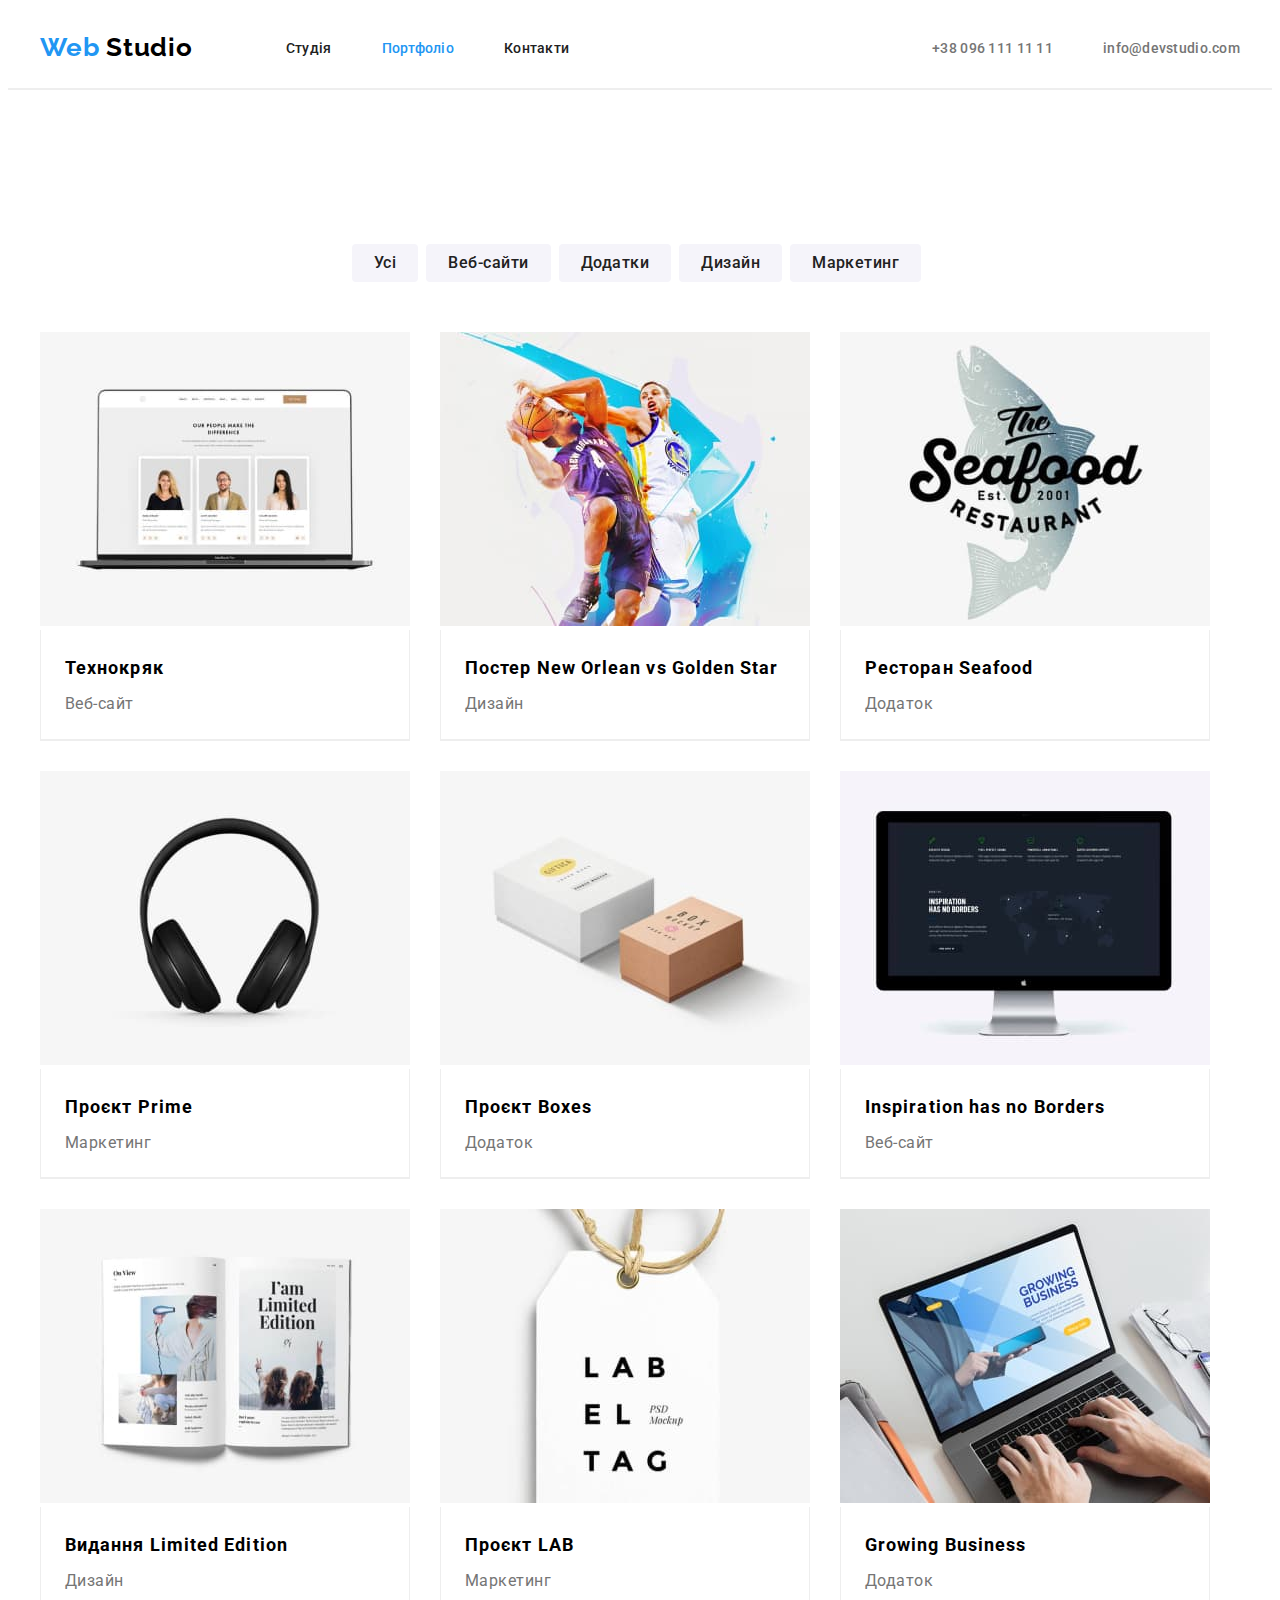
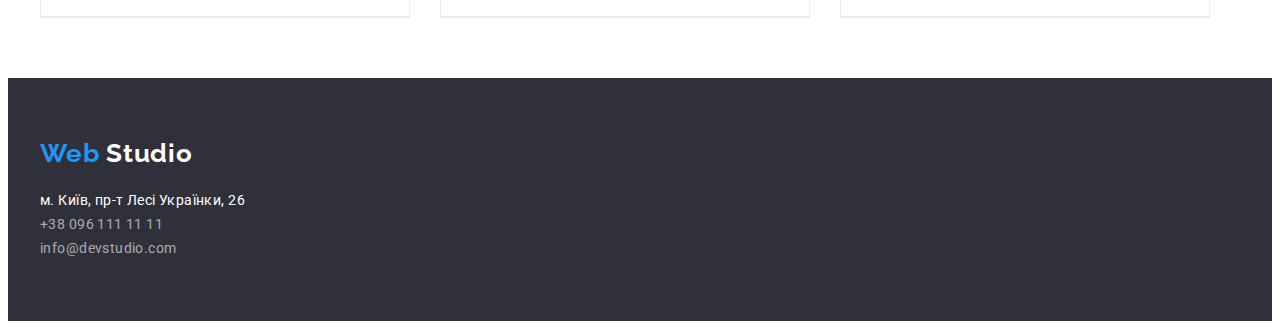
==== portfolio.html @ 4186ef5b "Add files via upload" ====
<!DOCTYPE html>
<html lang="uk">
<head>
    <meta charset="UTF-8">
    <meta http-equiv="X-UA-Compatible" content="IE=edge">
    <meta name="viewport" content="width=device-width, initial-scale=1.0">
    <link rel="preconnect" href="https://fonts.googleapis.com">
    <link rel="stylesheet" href="https://cdnjs.cloudflare.com/ajax/libs/modern-normalize/1.1.0/modern-normalize.min.css"
        integrity="sha512-wpPYUAdjBVSE4KJnH1VR1HeZfpl1ub8YT/NKx4PuQ5NmX2tKuGu6U/JRp5y+Y8XG2tV+wKQpNHVUX03MfMFn9Q=="
        crossorigin="anonymous" referrerpolicy="no-referrer" />
    <link rel="preconnect" href="https://fonts.gstatic.com" crossorigin>
    <link href="https://fonts.googleapis.com/css2?family=Raleway:wght@700&family=Roboto:wght@400;500;700;900&display=swap"
    rel="stylesheet">
    <link rel="stylesheet" href="./styles/styles.css">
    <title>WebStudio</title>
</head>
<body>
    <header class="header">
        <div class="container header-cont">
            <nav class="nav">
                <a class="logo" href="./index.html">Web <span class="logo2">Studio</span></a>
                <ul class="nav-list">
                    <li><a class="nav-link2" href="index.html">Студія</a></li>
                    <li><a class="nav-link1" href="portfolio.html">Портфоліо</a></li>
                    <li><a class="nav-link2" href="">Контакти</a></li>
                </ul>
            </nav>
            <ul class="contact-header">
                <li><a class="phone" href="tel:+380961111111">+38 096 111 11 11</a></li>
                <li><a class="email" href="mailto:info@devstudio.com">info@devstudio.com</a></li>
            </ul>
        </div>
    </header>
    <main>
        <section class="section-navigation">
            <div class="container"> 
                <ul class="navigation-list">
                    <li class="navigation-text"><button class="navigation" type="button">Усі</button></li>
                    <li class="navigation-text"><button class="navigation" type="button">Веб-сайти</button></li>
                    <li class="navigation-text"><button class="navigation" type="button">Додатки</button></li>
                    <li class="navigation-text"><button class="navigation" type="button">Дизайн</button></li>
                    <li class="navigation-text"><button class="navigation" type="button">Маркетинг</button></li>
                </ul>
            </div>
            <div class="container">
                <ul class="content-list">
                    <li class="content-img"><img src="./img/portfolio/1.jpg" alt="Веб-сайт" width="370" height="294">
                        <div class="project">
                            <h3 class="projects">Технокряк</h3>
                            <p class="projects-name" lang="uk">Веб-сайт</p>
                        </div>                        
                    </li>
                    <li class="content-img"><img src="./img/portfolio/2.jpg" alt="Дизайн" width="370" height="294">
                        <div class="project">
                            <h3 class="projects">Постер New Orlean vs Golden Star</h3>
                            <p class="projects-name" lang="uk">Дизайн</p>
                        </div>
                    </li>
                    <li class="content-img"><img src="./img/portfolio/3.jpg" alt="Маркетінг" width="370" height="294">
                        <div class="project">
                            <h3 class="projects">Ресторан Seafood</h3>
                            <p class="projects-name" lang="uk">Додаток</p>
                        </div>
                    </li>
                    <li class="content-img"><img src="./img/portfolio/4.jpg" alt="Маркетинг" width="370" height="294">
                        <div class="project">
                            <h3 class="projects">Проєкт Prime</h3>
                            <p class="projects-name" lang="uk">Маркетинг</p>
                        </div>
                    </li>
                    <li class="content-img"><img src="./img/portfolio/5.jpg" alt="Додаток" width="370" height="294">
                        <div class="project">
                            <h3 class="projects">Проєкт Boxes</h3>
                            <p class="projects-name" lang="uk">Додаток</p>
                        </div>
                    </li>
                    <li class="content-img"><img src="./img/portfolio/6.jpg" alt="Веб-сайт" width="370" height="294">
                        <div class="project">
                            <h3 class="projects">Inspiration has no Borders</h3>
                            <p class="projects-name" lang="uk">Веб-сайт</p>
                        </div>
                    </li>
                    <li class="content-img"><img src="./img/portfolio/7.jpg" alt="Дизайн" width="370" height="294">
                        <div class="project">
                            <h3 class="projects">Видання Limited Edition</h3>
                            <p class="projects-name" lang="uk">Дизайн</p>
                        </div>
                    </li>
                    <li class="content-img"><img src="./img/portfolio/8.jpg" alt="Маркетинг" width="370" height="294">
                        <div class="project">
                            <h3 class="projects">Проєкт LAB</h3>
                            <p class="projects-name" lang="uk">Маркетинг</p>
                        </div>
                    </li>
                    <li class="content-img"><img src="./img/portfolio/9.jpg" alt="Додаток" width="370" height="294">
                        <div class="project">
                            <h3 class="projects">Growing Business</h3>
                            <p class="projects-name" lang="uk">Додаток</p>
                        </div>
                    </li>
                </ul>
            </div>
        </section>
    </main>
    <footer class="footer">
        <div class="container">
            <div class="logo-studio">
                <a class="logo3" href="./index.html">Web <span class="logo4">Studio</span></a>
            </div>
            <address class="address">
                <ul>
                    <li><a class="adresa" href="https://goo.gl/maps/CPtrU1FHBa2aNyZL9" target="_blank"
                            rel="noopener noreferrer nofollow">м. Київ, пр-т Лесі Українки, 26</a></li>
                    <li><a class="mailfooter" href="tel:+380961111111">+38 096 111 11 11</a></li>
                    <li><a class="mailfooter" href="mailto:info@devstudio.com">info@devstudio.com</a></li>
                </ul>
            </address>
        </div>
    </footer>
</body>
</html>
---- styles/styles.css ----
p,
h1,
h2,
h3,
h4,
h5,
h6 {
    margin: 0;
}

ul,ol {
    margin: 0;
    padding-left: 0;
}

p {
    color: #757575;
}

a {
    text-decoration: none;
}

li {
    list-style-type: none
}

body {
    font-family: 'Roboto', sans-serif;
}
.container {
    width: 1200px;
    padding-left: 15px;
    padding-right: 15px;
    margin: 0 auto;
}
.section {
    padding-top: 94px;
    padding-bottom: 94px;
}
.logo {
    font-family: 'Raleway', sans-serif;
    color: #2196F3;
    font-weight: 700;
    font-size: 26px;
    line-height: 1.2;
    /* identical to box height */
    
    letter-spacing: 0.03em
}
.logo2 {
    color: #000000;
}
.logo3 {
    font-family: 'Raleway', sans-serif;
    color: #2196F3;
    font-weight: 700;
    font-size: 26px;
    line-height: 1.19;
    letter-spacing: 0.03em;
    display: block;
    margin-bottom: 20px;

}
.logo4 {
    color: #FFFFFF;
}
.mainsection {
    background: #2F303A;
    padding-top: 200px;
    padding-bottom: 200px;
}
.maintext {
    font-weight: 900;
    font-size: 44px;
    line-height: 1.36;    
    text-align: center;
    letter-spacing: 0.06em;
    text-transform: uppercase;    
    color: #FFFFFF;
    margin-left: 250px;
    margin-bottom: 30px;
    width: 696px;
}
.email {
    color: #757575;
    text-decoration: none;
    font-weight: 500;
    font-size: 14px;
    line-height: 1.14;
    letter-spacing: 0.02em
}
.email:hover {
    color: #2196F3;
}
.phone {
    color: #757575;
    text-decoration: none;
    font-weight: 500;
    font-size: 14px;
    line-height: 1.14;
    letter-spacing: 0.02em
}
.phone:hover {
    color: #2196F3;
}
.btn {
    cursor: pointer;
    font-family: inherit;
    font-weight: 700;
    font-size: 16px;
    line-height: 1.87;    
    letter-spacing: 0.06em;    
    color: #FFFFFF;
    background: #2196F3;
    margin: 0 auto;
    display: block;
    border: none;
    padding-top: 10px;
    padding-bottom: 10px;
    padding-left: 32px;
    padding-right: 32px;
    border-radius: 5px;
}
.osobl-li {
    width: 270px;
}
.osobl-name {
    font-weight: 700;
    font-size: 14px;
    line-height: 1.14;
    letter-spacing: 0.03em;
    text-transform: uppercase;
    margin-bottom: 10px;
}
.osobl-list {
    display: flex;
    gap: 30px;
}
.osobl-box {
    display: flex;
    gap: 30px;
}
.osobl {
    font-size: 14px;
    line-height: 1.71;
    letter-spacing: 0.03em;
    color: #757575;
}

.section2 {
    font-size: 36px;
    font-weight: 700;
    line-height: 1.16;
    text-align: center;
    letter-spacing: 0.03em;
    padding-bottom: 50px;
}
.section3 {
    background-color: #F5F4FA;
}
.team {
    font-size: 36px;
    line-height: 1.16;
    text-align: center;
    letter-spacing: 0.03em;
    margin-bottom: 54px;
}
.teamss {
    padding-top: 30px;
    padding-bottom: 30px;
}
.teams {
    display: flex;
    gap: 30px;
}
.team-name {
    border-bottom: 3px solid #EEEEEE;
    border: 1px solid #EEEEEE;
}
.header {
    border-bottom: 2px solid #EEEEEE;
    padding-top: 24px;
    padding-bottom: 25px;
}
.header-cont {
    display: flex;
    align-items: center;
}
.contact-header {
    display: flex;
    margin-left: auto;
    gap: 50px;

}
.nav {
    display: flex;
    align-items: center;
}
.nav-list {
    display: flex;
    margin-left: 93px;
    gap: 50px;
}
.nav-link1 {

    color: #2196F3;
    font-weight: 500;
    font-size: 14px;
    line-height: 1.14;
    letter-spacing: 0.02em;
}
.nav-link2 {
    color: #212121;
    font-weight: 500;
    font-size: 14px;
    line-height: 1.14;
    letter-spacing: 0.02em;
}
.nav-link2:hover {
    color: #2196F3;
}
.nav-link1:hover {
    color: #2196F3;
}
.navigation-container {
    height: 54px;
    margin-left: 515px;
}
.navigation {
    color: #212121;
    font-family: inherit;
    font-weight: 500;
    font-size: 16px;
    line-height: 1.6;
    text-align: center;
    letter-spacing: 0.03em;
    background: #F5F4FA;
    border: none;
    padding: 6px 22px;
    border-radius: 4px;
}
.navigation-list {
    display: flex;
    padding-bottom: 50px;
    padding-top: 94px;
    gap: 8px;
    margin-left: 312px;
}
.navigation:hover {
    color: #FFFFFF;
    background-color: #2196F3;
}
.content {
    margin-left: 215px;
    margin-right: 215px;
}
/* .content-img {
    display: flex;
    flex-wrap: wrap;
    gap: 30px;
} */
.name-team {
    font-weight: 500;
    font-size: 16px;
    line-height: 1.1;
    text-align: center;
    letter-spacing: 0.03em;

}
.content-list {
    display: flex;
    flex-wrap: wrap;
    gap: 30px;
}
.working {
    text-align: center;
    letter-spacing: 0.03em;
    margin-top: 10px;
}
.section-navigation {
    padding-top: 60px;
    padding-bottom: 60px;
    
}
.projects {
    font-weight: 700;
    font-size: 18px;
    line-height: 2;
    letter-spacing: 0.06em;
    margin-bottom: 4px;
}
.project {
    padding-top: 20px;
    padding-left: 24px;
    padding-right: 24px;
    padding-bottom: 20px;
    border-left: 1px solid #EEEEEE;
    border-right: 1px solid #EEEEEE;
    border-bottom: 2px solid #EEEEEE;
}
.projects-name {
    line-height: 1.8;
    letter-spacing: 0.03em;
}
.footer {
    padding-top: 60px;
    padding-bottom: 60px;
    background: #2F303A;  
}
.address {
    font-style: normal;
}
.address-item {
    font-size: 14px;
    line-height: 1.7;
    letter-spacing: 0.03em;
}
.adresa {
    color: #FFFFFF;
    font-size: 14px;
    line-height: 1.71;
    letter-spacing: 0.03em;
}
.mailfooter {
    font-size: 14px;
    line-height: 1.71;    
    letter-spacing: 0.03em;    
    color: rgba(255, 255, 255, 0.6);
}
.adres:nth-child(1n + 1) {
    margin-bottom: 9px;
}
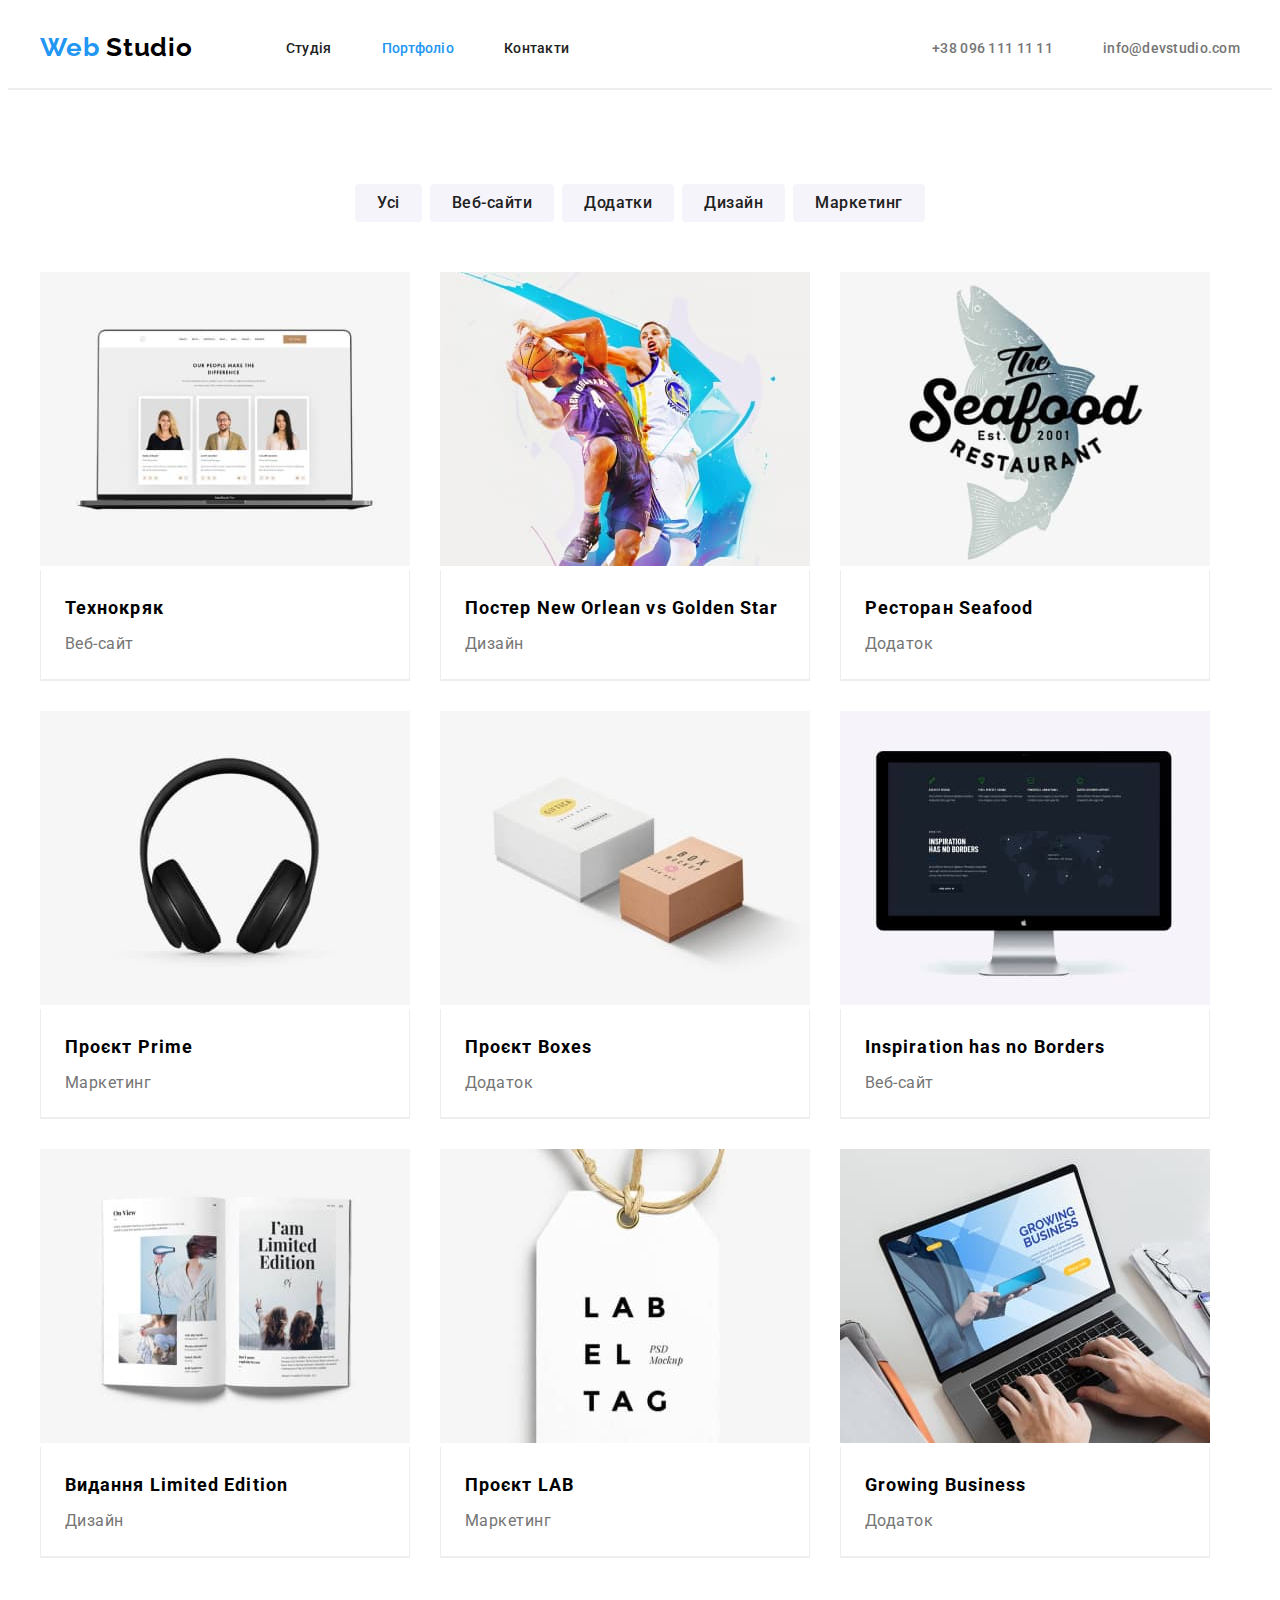
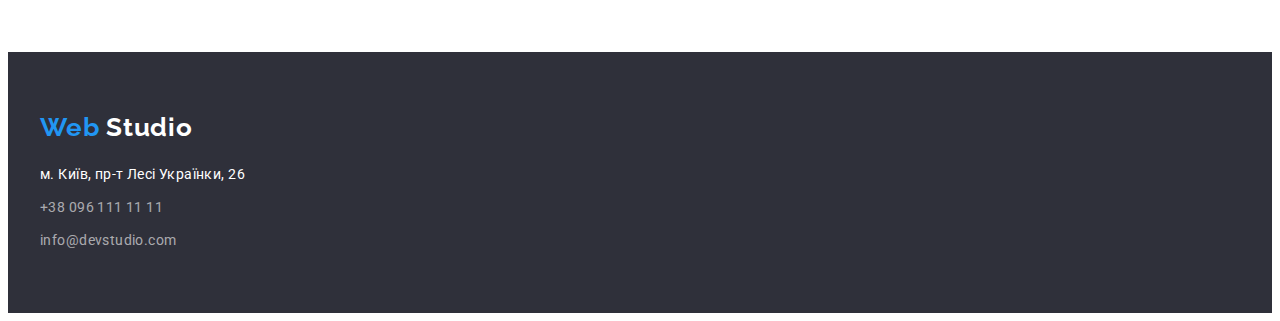
==== commit 7c7bd6ff: "update 2.0" ====
--- a/portfolio.html
+++ b/portfolio.html
@@ -41,8 +41,6 @@
                     <li class="navigation-text"><button class="navigation" type="button">Дизайн</button></li>
                     <li class="navigation-text"><button class="navigation" type="button">Маркетинг</button></li>
                 </ul>
-            </div>
-            <div class="container">
                 <ul class="content-list">
                     <li class="content-img"><img src="./img/portfolio/1.jpg" alt="Веб-сайт" width="370" height="294">
                         <div class="project">
@@ -109,10 +107,10 @@
             </div>
             <address class="address">
                 <ul>
-                    <li><a class="adresa" href="https://goo.gl/maps/CPtrU1FHBa2aNyZL9" target="_blank"
+                    <li class="li-footer"><a class="adresa" href="https://goo.gl/maps/CPtrU1FHBa2aNyZL9" target="_blank"
                             rel="noopener noreferrer nofollow">м. Київ, пр-т Лесі Українки, 26</a></li>
-                    <li><a class="mailfooter" href="tel:+380961111111">+38 096 111 11 11</a></li>
-                    <li><a class="mailfooter" href="mailto:info@devstudio.com">info@devstudio.com</a></li>
+                    <li class="li-footer"><a class="mailfooter" href="tel:+380961111111">+38 096 111 11 11</a></li>
+                    <li class="li-footer"><a class="mailfooter" href="mailto:info@devstudio.com">info@devstudio.com</a></li>
                 </ul>
             </address>
         </div>
--- a/styles/styles.css
+++ b/styles/styles.css
@@ -147,14 +147,16 @@
     letter-spacing: 0.03em;
     color: #757575;
 }
-
+.section1 {
+    padding-bottom: 94px;
+}
 .section2 {
     font-size: 36px;
     font-weight: 700;
     line-height: 1.16;
     text-align: center;
     letter-spacing: 0.03em;
-    padding-bottom: 50px;
+    margin-bottom: 50px;
 }
 .section3 {
     background-color: #F5F4FA;
@@ -175,8 +177,7 @@
     gap: 30px;
 }
 .team-name {
-    border-bottom: 3px solid #EEEEEE;
-    border: 1px solid #EEEEEE;
+    background-color: #EEEEEE;
 }
 .header {
     border-bottom: 2px solid #EEEEEE;
@@ -242,10 +243,9 @@
 }
 .navigation-list {
     display: flex;
-    padding-bottom: 50px;
-    padding-top: 94px;
     gap: 8px;
-    margin-left: 312px;
+    justify-content: center;
+    margin-bottom: 50px;
 }
 .navigation:hover {
     color: #FFFFFF;
@@ -255,23 +255,18 @@
     margin-left: 215px;
     margin-right: 215px;
 }
-/* .content-img {
+.name-team {
+    font-weight: 500;
+    font-size: 16px;
+    line-height: 1.1;
+    text-align: center;
+    letter-spacing: 0.03em;
+
+}
+.content-list {
     display: flex;
     flex-wrap: wrap;
     gap: 30px;
-} */
-.name-team {
-    font-weight: 500;
-    font-size: 16px;
-    line-height: 1.1;
-    text-align: center;
-    letter-spacing: 0.03em;
-
-}
-.content-list {
-    display: flex;
-    flex-wrap: wrap;
-    gap: 30px;
 }
 .working {
     text-align: center;
@@ -279,8 +274,8 @@
     margin-top: 10px;
 }
 .section-navigation {
-    padding-top: 60px;
-    padding-bottom: 60px;
+    padding-top: 94px;
+    padding-bottom: 94px;
     
 }
 .projects {
@@ -328,6 +323,6 @@
     letter-spacing: 0.03em;    
     color: rgba(255, 255, 255, 0.6);
 }
-.adres:nth-child(1n + 1) {
+.li-footer:nth-last-child(n+2) {
     margin-bottom: 9px;
 }